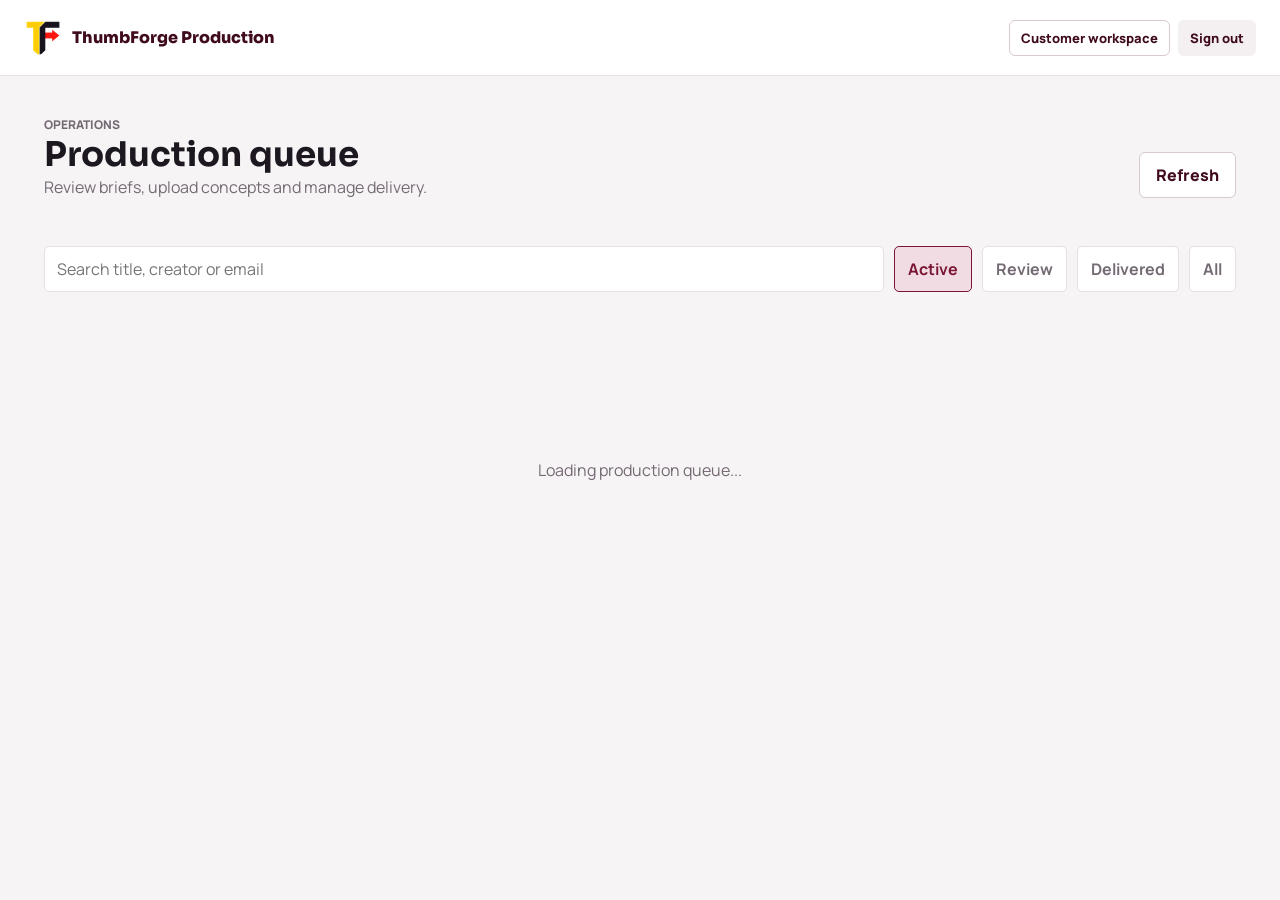
==== admin.html @ 9014a64e "Build production customer and delivery workflow" ====
<!doctype html>
<html lang="en">
<head>
  <meta charset="utf-8" />
  <meta name="viewport" content="width=device-width, initial-scale=1" />
  <meta name="robots" content="noindex" />
  <title>Production Console - ThumbForge</title>
  <link rel="icon" href="assets/brand/favicon.ico" sizes="any" />
  <link rel="preconnect" href="https://fonts.googleapis.com" />
  <link rel="preconnect" href="https://fonts.gstatic.com" crossorigin />
  <link href="https://fonts.googleapis.com/css2?family=Manrope:wght@400;500;600;700;800&family=Sora:wght@600;700;800&display=swap" rel="stylesheet" />
  <link rel="stylesheet" href="app.css?v=production-1" />
</head>
<body class="app-page admin-page">
  <header class="admin-header">
    <a class="app-brand" href="index.html"><img src="assets/brand/thumbforge-64.png" alt="" /><span>ThumbForge Production</span></a>
    <div><a class="app-button secondary small" href="dashboard.html">Customer workspace</a><button class="app-button quiet small" id="adminSignOut" type="button">Sign out</button></div>
  </header>
  <main class="admin-main">
    <section class="view-header"><div><p class="app-eyebrow">Operations</p><h1>Production queue</h1><p>Review briefs, upload concepts and manage delivery.</p></div><button class="app-button secondary" id="refreshAdmin" type="button">Refresh</button></section>
    <div class="admin-stats" id="adminStats"></div>
    <div class="project-toolbar"><input class="search-input" id="adminSearch" placeholder="Search title, creator or email" /><button class="filter-button active" data-admin-filter="active" type="button">Active</button><button class="filter-button" data-admin-filter="review" type="button">Review</button><button class="filter-button" data-admin-filter="delivered" type="button">Delivered</button><button class="filter-button" data-admin-filter="all" type="button">All</button></div>
    <section id="adminQueue" class="admin-queue"><div class="loading-state">Loading production queue...</div></section>
  </main>
  <div id="appModal" class="app-modal" hidden></div>
  <div id="appToast" class="app-toast" role="status" hidden></div>
  <script type="module" src="admin.js?v=production-1"></script>
</body>
</html>
---- app.css ----
﻿:root{--ink:#1d1720;--muted:#746a74;--paper:#f7f4f5;--panel:#fff;--line:#e8dfe2;--wine:#7a1633;--wine-deep:#3f0b1d;--rose:#f1dce3;--green:#237a57;--amber:#9b6013;--shadow:0 18px 50px rgba(61,12,30,.1)}
*{box-sizing:border-box}body{margin:0;color:var(--ink);background:var(--paper);font-family:"Manrope",sans-serif}button,input,select,textarea{font:inherit}button{cursor:pointer}h1,h2,h3,p{margin-top:0}h1,h2,h3,.app-brand,.login-brand{font-family:"Sora",sans-serif;letter-spacing:0}img{display:block;max-width:100%}a{color:inherit;text-decoration:none}
.app-eyebrow{margin-bottom:10px;color:var(--wine);font-size:12px;font-weight:800;text-transform:uppercase}.app-button{display:inline-flex;min-height:46px;align-items:center;justify-content:center;padding:11px 16px;border:1px solid transparent;border-radius:6px;font-weight:800}.app-button.primary{background:var(--wine);box-shadow:inset 0 1px rgba(255,255,255,.28),0 10px 25px rgba(122,22,51,.2);color:#fff}.app-button.secondary{border-color:#d9c8ce;background:#fff;color:var(--wine-deep)}.app-button.quiet{background:#f4eff1;color:var(--wine-deep)}.app-button.full{width:100%}.app-button.small{min-height:36px;padding:7px 11px;font-size:13px}
.login-page{min-height:100vh;background:#f8f5f6}.login-shell{display:grid;min-height:100vh;grid-template-columns:1.05fr .95fr}.login-visual{position:relative;display:flex;overflow:hidden;flex-direction:column;padding:48px clamp(28px,6vw,90px);background:var(--wine-deep);color:#fff}.login-visual::after{position:absolute;right:-140px;bottom:-160px;width:520px;height:520px;border:1px solid rgba(255,255,255,.08);border-radius:50%;box-shadow:0 0 0 80px rgba(255,255,255,.02),0 0 0 160px rgba(255,255,255,.015);content:""}.login-brand{display:flex;align-items:center;gap:11px;font-weight:800}.login-brand img{width:48px;height:48px}.login-message{max-width:650px;margin:auto 0}.login-message .app-eyebrow{color:#e9afc1}.login-message h1{margin-bottom:24px;font-size:clamp(46px,6vw,76px);line-height:1}.login-message>p:last-child{max-width:570px;color:rgba(255,255,255,.67);font-size:19px;line-height:1.6}.login-preview{position:relative;z-index:1;display:flex;max-width:500px;align-items:center;gap:14px;padding:12px;border:1px solid rgba(255,255,255,.14);border-radius:8px;background:rgba(255,255,255,.08);backdrop-filter:blur(14px)}.login-preview img{width:160px;border-radius:5px}.login-preview div{display:grid;gap:5px}.login-preview span{color:#e9afc1;font-size:12px;font-weight:800;text-transform:uppercase}.login-panel{display:grid;place-items:center;padding:30px}.login-card{width:min(440px,100%);padding:38px;border:1px solid var(--line);border-radius:8px;background:rgba(255,255,255,.82);box-shadow:var(--shadow);backdrop-filter:blur(18px)}.login-card h2{margin-bottom:8px;font-size:34px}.login-help,.demo-note{color:var(--muted);line-height:1.5}.login-card label,.form-field{display:grid;gap:8px;margin:18px 0;color:var(--wine-deep);font-weight:750}.login-card input,.app-form input,.app-form select,.app-form textarea{width:100%;padding:12px 13px;border:1px solid #d9cbd0;border-radius:5px;outline:none;background:#fff;color:var(--ink)}.login-card input:focus,.app-form input:focus,.app-form select:focus,.app-form textarea:focus{border-color:var(--wine);box-shadow:0 0 0 3px rgba(122,22,51,.09)}.login-card .quiet{margin-top:10px}.demo-note{margin:18px 0 10px;font-size:12px;text-align:center}.back-link{display:block;color:var(--wine);font-size:13px;font-weight:750;text-align:center}
.demo-banner{display:flex;min-height:36px;align-items:center;justify-content:center;gap:10px;background:var(--wine-deep);color:rgba(255,255,255,.72);font-size:12px}.demo-banner strong{color:#fff}.demo-banner button{border:0;background:transparent;color:#e9afc1;font-weight:800;text-decoration:underline}.app-shell{display:grid;min-height:calc(100vh - 36px);grid-template-columns:244px minmax(0,1fr)}.app-sidebar{position:sticky;top:0;display:flex;height:calc(100vh - 36px);flex-direction:column;padding:22px 16px;border-right:1px solid var(--line);background:#fff}.app-brand{display:flex;align-items:center;gap:10px;padding:0 8px 22px;color:var(--wine-deep);font-weight:800}.app-brand img{width:38px;height:38px}.app-nav{display:grid;gap:4px}.nav-item{display:flex;width:100%;min-height:44px;align-items:center;gap:11px;padding:10px 11px;border:0;border-radius:6px;background:transparent;color:var(--muted);font-weight:700;text-align:left}.nav-item:hover,.nav-item.active{background:var(--rose);color:var(--wine-deep)}.nav-icon{display:grid;width:22px;height:22px;place-items:center;font-size:17px}.nav-count{margin-left:auto;padding:2px 7px;border-radius:999px;background:#eee7e9;font-size:11px}.sidebar-plan{margin-top:auto;padding:15px;border:1px solid var(--line);border-radius:7px;background:#faf7f8}.sidebar-plan div:first-child{display:grid;gap:5px}.sidebar-plan span{color:var(--muted);font-size:12px}.sidebar-plan strong{font-size:14px}.credit-bar{height:6px;margin:12px 0;border-radius:999px;background:#eadfe3}.credit-bar i{display:block;height:100%;border-radius:inherit;background:var(--wine)}.text-button,.logout-button{padding:0;border:0;background:transparent;color:var(--wine);font-size:12px;font-weight:800}.logout-button{margin:18px 10px 0;color:var(--muted);text-align:left}.app-main{min-width:0}.app-topbar{display:flex;min-height:88px;align-items:center;justify-content:space-between;gap:20px;padding:18px clamp(20px,4vw,48px);border-bottom:1px solid var(--line);background:rgba(247,244,245,.88);backdrop-filter:blur(16px)}.app-topbar p{margin-bottom:3px;color:var(--muted);font-size:12px;font-weight:700;text-transform:uppercase}.app-topbar h1{margin:0;font-size:24px}.topbar-actions{display:flex;align-items:center;gap:10px}.icon-button{position:relative;display:grid;width:40px;height:40px;place-items:center;border:1px solid var(--line);border-radius:50%;background:#fff;color:var(--wine);font-size:9px}.notification-dot{position:absolute;top:7px;right:7px;width:7px;height:7px;border:2px solid #fff;border-radius:50%;background:#e54d60}.profile-button{display:flex;align-items:center;gap:9px;padding:4px 8px 4px 4px;border:0;border-radius:7px;background:transparent;text-align:left}.profile-button>span{display:grid;width:38px;height:38px;place-items:center;border-radius:50%;background:var(--wine-deep);color:#fff;font-weight:800}.profile-button div{display:grid}.profile-button small{color:var(--muted)}.menu-button{display:none;border:0;background:transparent;font-size:22px}.app-content{padding:30px clamp(20px,4vw,48px) 60px}.view-header{display:flex;align-items:end;justify-content:space-between;gap:20px;margin-bottom:24px}.view-header h2{margin-bottom:5px;font-size:28px}.view-header p{margin:0;color:var(--muted)}
.stat-grid{display:grid;grid-template-columns:repeat(4,minmax(0,1fr));gap:14px;margin-bottom:28px}.stat{padding:18px;border:1px solid var(--line);border-radius:7px;background:#fff}.stat span{color:var(--muted);font-size:12px;font-weight:700}.stat strong{display:block;margin-top:9px;font-family:"Sora";font-size:28px}.stat small{color:var(--green);font-size:11px}.app-grid{display:grid;grid-template-columns:minmax(0,1.5fr) minmax(280px,.7fr);gap:18px}.app-section{padding:20px;border:1px solid var(--line);border-radius:7px;background:#fff}.section-row{display:flex;align-items:center;justify-content:space-between;gap:14px;margin-bottom:17px}.section-row h3{margin:0;font-size:17px}.section-row button{border:0;background:transparent;color:var(--wine);font-size:12px;font-weight:800}.activity-list{display:grid}.activity-item{display:grid;grid-template-columns:84px 1fr auto;gap:14px;align-items:center;padding:13px 0;border-top:1px solid var(--line)}.activity-item:first-child{border-top:0}.activity-item img{width:84px;aspect-ratio:16/9;border-radius:4px;object-fit:cover}.activity-item h4{margin:0 0 4px;font-size:14px}.activity-item p{margin:0;color:var(--muted);font-size:12px}.status{display:inline-flex;width:max-content;align-items:center;padding:4px 8px;border-radius:999px;font-size:10px;font-weight:800;text-transform:uppercase}.status.delivered{background:#e2f2eb;color:var(--green)}.status.review{background:#fff0d8;color:var(--amber)}.status.progress{background:var(--rose);color:var(--wine)}.status.draft{background:#ece9ea;color:var(--muted)}.credit-panel{padding:22px;background:var(--wine-deep);color:#fff}.credit-panel .section-row{margin-bottom:12px}.credit-panel p{color:rgba(255,255,255,.62);font-size:13px}.credit-number{font-family:"Sora";font-size:48px}.credit-number small{font-size:18px;color:rgba(255,255,255,.5)}.credit-panel .credit-bar{background:rgba(255,255,255,.12)}.credit-panel .credit-bar i{background:#d889a2}.quick-list{display:grid;gap:8px}.quick-action{display:flex;align-items:center;justify-content:space-between;padding:12px;border:1px solid var(--line);border-radius:5px;background:#fff;font-weight:700}.quick-action span{color:var(--muted);font-size:12px}
.project-toolbar{display:flex;flex-wrap:wrap;gap:10px;margin-bottom:18px}.search-input{min-width:240px;flex:1;padding:11px 12px;border:1px solid var(--line);border-radius:5px;background:#fff}.filter-button{padding:10px 13px;border:1px solid var(--line);border-radius:5px;background:#fff;color:var(--muted);font-weight:700}.filter-button.active{border-color:var(--wine);background:var(--rose);color:var(--wine)}.project-grid{display:grid;grid-template-columns:repeat(3,minmax(0,1fr));gap:15px}.project-card{overflow:hidden;border:1px solid var(--line);border-radius:7px;background:#fff;transition:transform .2s,box-shadow .2s}.project-card:hover{box-shadow:var(--shadow);transform:translateY(-3px)}.project-thumb{position:relative}.project-thumb img{width:100%;aspect-ratio:16/9;object-fit:cover}.project-thumb .status{position:absolute;top:9px;left:9px}.project-info{padding:15px}.project-info h3{margin-bottom:7px;font-size:15px}.project-info p{margin-bottom:14px;color:var(--muted);font-size:12px;line-height:1.5}.project-meta{display:flex;align-items:center;justify-content:space-between;color:var(--muted);font-size:11px}
.app-form{max-width:940px}.form-section{margin-bottom:16px;padding:22px;border:1px solid var(--line);border-radius:7px;background:#fff}.form-section h3{margin-bottom:4px;font-size:17px}.form-section>p{margin-bottom:18px;color:var(--muted);font-size:13px}.form-grid{display:grid;grid-template-columns:repeat(2,minmax(0,1fr));gap:0 15px}.form-field{margin:0 0 16px;font-size:13px}.form-field.full{grid-column:1/-1}.app-form textarea{resize:vertical}.form-footer{display:flex;align-items:center;justify-content:space-between;gap:18px}.form-cost{color:var(--muted);font-size:13px}.form-cost strong{color:var(--wine-deep)}
.billing-grid{display:grid;grid-template-columns:1fr 1fr;gap:16px;margin-bottom:18px}.plan-panel,.topup-panel{padding:22px;border:1px solid var(--line);border-radius:7px;background:#fff}.plan-panel{background:var(--wine-deep);color:#fff}.plan-panel p{color:rgba(255,255,255,.65)}.plan-price{font-family:"Sora";font-size:36px}.plan-price small{font-size:13px;color:rgba(255,255,255,.55)}.topup-control{display:grid;grid-template-columns:42px 1fr 42px;margin:18px 0}.topup-control button,.topup-control input{height:44px;border:1px solid var(--line);background:#fff;text-align:center}.topup-control input{border-inline:0}.invoice-table{width:100%;border-collapse:collapse}.invoice-table th,.invoice-table td;padding:13px 8px;border-bottom:1px solid var(--line);font-size:12px;text-align:left}.invoice-table th{color:var(--muted)}
.settings-layout{display:grid;grid-template-columns:190px minmax(0,700px);gap:24px}.settings-nav{display:grid;align-self:start;gap:4px}.settings-nav button{padding:10px;border:0;border-radius:5px;background:transparent;color:var(--muted);font-weight:700;text-align:left}.settings-nav button.active{background:var(--rose);color:var(--wine)}.settings-panel{padding:24px;border:1px solid var(--line);border-radius:7px;background:#fff}.tag-list{display:flex;flex-wrap:wrap;gap:8px;margin-bottom:17px}.tag{padding:7px 10px;border-radius:999px;background:var(--rose);color:var(--wine-deep);font-size:11px;font-weight:750}.toggle-row{display:flex;align-items:center;justify-content:space-between;padding:14px 0;border-bottom:1px solid var(--line)}.toggle-row p{margin:3px 0 0;color:var(--muted);font-size:12px}.toggle{position:relative;width:42px;height:24px;border:0;border-radius:999px;background:#d8d0d3}.toggle.on{background:var(--wine)}.toggle::after{position:absolute;top:3px;left:3px;width:18px;height:18px;border-radius:50%;background:#fff;content:"";transition:left .2s}.toggle.on::after{left:21px}
.app-modal{position:fixed;inset:0;z-index:50;display:grid;place-items:center;padding:20px;background:rgba(24,9,15,.62);backdrop-filter:blur(7px)}.app-modal[hidden]{display:none}.modal-card{width:min(940px,100%);max-height:90vh;overflow:auto;border-radius:8px;background:#fff;box-shadow:0 25px 80px rgba(0,0,0,.3)}.modal-head{display:flex;align-items:center;justify-content:space-between;padding:18px 20px;border-bottom:1px solid var(--line)}.modal-head h2{margin:0;font-size:20px}.modal-head button{border:0;background:transparent;font-size:22px}.modal-body{padding:20px}.concept-grid{display:grid;grid-template-columns:1fr 1fr;gap:15px}.concept{overflow:hidden;border:2px solid transparent;border-radius:7px;background:#f8f5f6}.concept.selected{border-color:var(--wine)}.concept img{width:100%;aspect-ratio:16/9;object-fit:cover}.concept-footer{display:flex;align-items:center;justify-content:space-between;padding:12px}.concept-footer strong{font-size:13px}.modal-actions{display:flex;flex-wrap:wrap;justify-content:flex-end;gap:9px;margin-top:18px}.app-toast{position:fixed;right:24px;bottom:24px;z-index:80;max-width:360px;padding:14px 17px;border-radius:6px;background:var(--wine-deep);box-shadow:var(--shadow);color:#fff;font-size:13px}.app-toast[hidden]{display:none}.empty-state{padding:70px 20px;border:1px dashed #d5c7cc;border-radius:7px;background:#fff;text-align:center}.empty-state h3{margin-bottom:8px}.empty-state p{color:var(--muted)}
@media(max-width:1000px){.stat-grid{grid-template-columns:repeat(2,1fr)}.project-grid{grid-template-columns:repeat(2,1fr)}.app-grid{grid-template-columns:1fr}.billing-grid{grid-template-columns:1fr}}
@media(max-width:760px){.login-shell{grid-template-columns:1fr}.login-visual{min-height:440px;padding:28px}.login-message{margin:70px 0 35px}.login-preview{display:none}.login-panel{padding:20px}.app-shell{grid-template-columns:1fr}.app-sidebar{position:fixed;top:36px;bottom:0;left:0;z-index:40;width:244px;height:auto;box-shadow:20px 0 50px rgba(61,12,30,.15);transform:translateX(-105%);transition:transform .22s}.app-sidebar.open{transform:translateX(0)}.menu-button{display:block}.profile-button div{display:none}.app-topbar{padding:14px 18px}.app-content{padding:22px 16px 50px}.project-grid{grid-template-columns:1fr}.form-grid,.concept-grid,.settings-layout{grid-template-columns:1fr}.settings-nav{display:flex;overflow:auto}.activity-item{grid-template-columns:70px 1fr}.activity-item>.status{display:none}.view-header{align-items:flex-start;flex-direction:column}.demo-banner span{display:none}}
@media(max-width:480px){.stat-grid{grid-template-columns:1fr 1fr}.stat strong{font-size:23px}.login-card{padding:27px 22px}.form-footer{align-items:stretch;flex-direction:column}.topbar-actions .icon-button{display:none}}

/* Production account and operations */
.production-shell{min-height:100vh}
.auth-tabs{display:grid;grid-template-columns:1fr 1fr;gap:4px;margin-bottom:28px;padding:4px;border-radius:7px;background:#f2edef}
.auth-tab{min-height:40px;border:0;border-radius:5px;background:transparent;color:var(--muted);font-weight:800}
.auth-tab.active{background:#fff;box-shadow:0 5px 14px rgba(61,12,30,.08);color:var(--wine-deep)}
.auth-notice{margin-bottom:18px;padding:12px 14px;border-radius:5px;background:#f3eef0;color:var(--wine-deep);font-size:13px;line-height:1.45}
.auth-notice.error{background:#fff0f1;color:#9d2436}.auth-notice.success{background:#e5f4ed;color:#1f6e4f}
.auth-field-grid{display:grid;grid-template-columns:1fr 1fr;gap:12px}
.checkbox-label{display:flex!important;align-items:flex-start;grid-template-columns:none!important;gap:10px!important;color:var(--muted)!important;font-size:12px;font-weight:600!important;line-height:1.5}
.checkbox-label input{width:16px!important;height:16px;margin-top:2px}.checkbox-label a{color:var(--wine);font-weight:800}
.auth-link{display:block;margin:14px auto 0}.auth-footnote{margin:18px 0 8px;color:var(--muted);font-size:11px;text-align:center}
.loading-state{display:grid;min-height:320px;place-items:center;color:var(--muted)}
.stat-plan{text-transform:capitalize}.status.submitted,.status.in_progress,.status.revision_requested{background:var(--rose);color:var(--wine)}.status.archived{background:#ece9ea;color:var(--muted)}
.activity-item{width:100%;border:0;border-top:1px solid var(--line);background:transparent;text-align:left}.activity-item:first-child{border-top:0}.activity-preview{display:grid;width:84px;aspect-ratio:16/9;place-items:center;overflow:hidden;border-radius:4px;background:#f4eff1}.activity-preview img{width:100%;height:100%;object-fit:cover}
.project-placeholder{display:grid;width:100%;aspect-ratio:16/9;place-items:center;background:linear-gradient(145deg,#faf7f8,#eee5e8);color:var(--wine);font-size:11px;font-weight:800;text-transform:uppercase}.project-placeholder img{width:64px!important;height:64px!important;aspect-ratio:1!important;object-fit:contain!important;opacity:.78}
.form-field small{color:var(--muted);font-size:11px;font-weight:500;line-height:1.4}
.empty-state.compact{min-height:220px;padding:42px 20px}
.app-toast.error{background:#941f35}.app-toast.success{background:#1f6e4f}
code{padding:2px 5px;border-radius:4px;background:#eee7e9;color:var(--wine-deep)}
.admin-header{display:flex;min-height:76px;align-items:center;justify-content:space-between;gap:20px;padding:14px max(24px,calc((100vw - 1240px)/2));border-bottom:1px solid var(--line);background:#fff}.admin-header .app-brand{padding:0}.admin-header>div{display:flex;gap:8px}.admin-main{max-width:1240px;margin:0 auto;padding:40px 24px 70px}.admin-main .view-header h1{margin:0;font-size:34px}.admin-stats{display:grid;grid-template-columns:repeat(4,1fr);gap:14px;margin-bottom:24px}.admin-queue{display:grid;gap:12px}.admin-project{padding:20px;border:1px solid var(--line);border-radius:7px;background:#fff}.admin-project-main{display:flex;align-items:flex-start;justify-content:space-between;gap:24px}.admin-project-main h2{margin:8px 0 5px;font-size:19px}.admin-project-main p{max-width:720px;margin:0;color:var(--muted)}.admin-customer{display:grid;min-width:190px;text-align:right}.admin-customer span{color:var(--muted);font-size:12px}.admin-project-meta{display:flex;flex-wrap:wrap;gap:8px 22px;margin:18px 0;color:var(--muted);font-size:12px}.admin-project-actions{display:flex;justify-content:flex-end}.admin-modal-card{width:min(1100px,100%)}.admin-brief-grid{display:grid;grid-template-columns:minmax(0,1.4fr) minmax(260px,.6fr);gap:24px}.admin-script{max-height:300px;overflow:auto;padding:14px;border:1px solid var(--line);border-radius:5px;background:#faf7f8;white-space:pre-wrap;font-size:12px;line-height:1.55}.admin-brief-grid dl{margin:0;padding:18px;border-radius:7px;background:#f8f5f6}.admin-brief-grid dt{margin-top:12px;color:var(--muted);font-size:10px;font-weight:800;text-transform:uppercase}.admin-brief-grid dt:first-child{margin-top:0}.admin-brief-grid dd{margin:4px 0 0;font-size:13px}.admin-delivery{margin-top:26px;padding-top:22px;border-top:1px solid var(--line)}.admin-controls{display:grid;grid-template-columns:240px 1fr;gap:14px}.admin-controls label{display:grid;gap:7px;font-size:12px;font-weight:800}.admin-controls select,.admin-controls input{width:100%;padding:11px;border:1px solid var(--line);border-radius:5px;background:#fff}.admin-existing-concepts{display:flex;flex-wrap:wrap;gap:8px;margin-top:14px;color:var(--muted);font-size:12px}.admin-existing-concepts span{padding:6px 9px;border-radius:999px;background:var(--rose);color:var(--wine)}
@media(max-width:760px){.auth-field-grid,.admin-brief-grid,.admin-controls{grid-template-columns:1fr}.admin-stats{grid-template-columns:1fr 1fr}.admin-project-main{flex-direction:column}.admin-customer{text-align:left}.admin-header{align-items:flex-start;flex-direction:column}.admin-header>div{width:100%}.admin-header .app-button{flex:1}.app-sidebar{top:0;height:100vh}}
.production-shell .app-sidebar{height:100vh}
.login-visual::after{display:none}
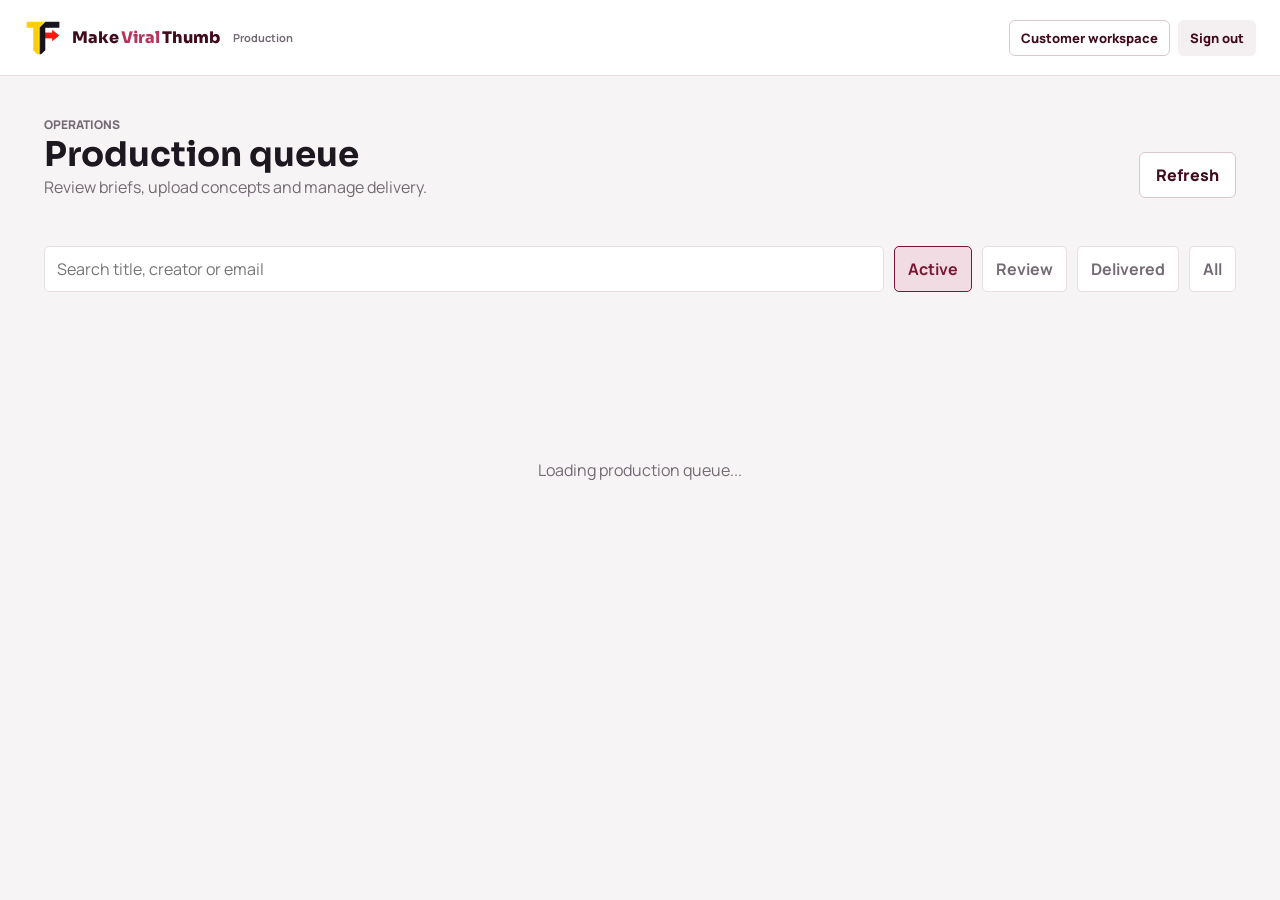
==== commit e7fe2b57: "Rebrand product as MakeViralThumb" ====
--- a/admin.html
+++ b/admin.html
@@ -4,16 +4,16 @@
   <meta charset="utf-8" />
   <meta name="viewport" content="width=device-width, initial-scale=1" />
   <meta name="robots" content="noindex" />
-  <title>Production Console - ThumbForge</title>
+  <title>Production Console - MakeViralThumb</title>
   <link rel="icon" href="assets/brand/favicon.ico" sizes="any" />
   <link rel="preconnect" href="https://fonts.googleapis.com" />
   <link rel="preconnect" href="https://fonts.gstatic.com" crossorigin />
   <link href="https://fonts.googleapis.com/css2?family=Manrope:wght@400;500;600;700;800&family=Sora:wght@600;700;800&display=swap" rel="stylesheet" />
-  <link rel="stylesheet" href="app.css?v=production-1" />
+  <link rel="stylesheet" href="app.css?v=brand-1" />
 </head>
 <body class="app-page admin-page">
   <header class="admin-header">
-    <a class="app-brand" href="index.html"><img src="assets/brand/thumbforge-64.png" alt="" /><span>ThumbForge Production</span></a>
+    <a class="app-brand" href="index.html"><img src="assets/brand/thumbforge-64.png" alt="" /><span class="brand-wordmark"><span>Make</span><em>Viral</em><span>Thumb</span></span><small>Production</small></a>
     <div><a class="app-button secondary small" href="dashboard.html">Customer workspace</a><button class="app-button quiet small" id="adminSignOut" type="button">Sign out</button></div>
   </header>
   <main class="admin-main">
@@ -24,7 +24,6 @@
   </main>
   <div id="appModal" class="app-modal" hidden></div>
   <div id="appToast" class="app-toast" role="status" hidden></div>
-  <script type="module" src="admin.js?v=production-1"></script>
+  <script type="module" src="admin.js?v=brand-1"></script>
 </body>
 </html>
-
--- a/app.css
+++ b/app.css
@@ -20,6 +20,7 @@
 .auth-tab.active{background:#fff;box-shadow:0 5px 14px rgba(61,12,30,.08);color:var(--wine-deep)}
 .auth-notice{margin-bottom:18px;padding:12px 14px;border-radius:5px;background:#f3eef0;color:var(--wine-deep);font-size:13px;line-height:1.45}
 .auth-notice.error{background:#fff0f1;color:#9d2436}.auth-notice.success{background:#e5f4ed;color:#1f6e4f}
+.trial-callout{display:grid;gap:4px;margin:16px 0;padding:12px 13px;border:1px solid #e2cbd3;border-radius:6px;background:#fff5f8;color:var(--wine-deep);font-size:12px}.trial-callout span{color:var(--muted);line-height:1.45}
 .auth-field-grid{display:grid;grid-template-columns:1fr 1fr;gap:12px}
 .checkbox-label{display:flex!important;align-items:flex-start;grid-template-columns:none!important;gap:10px!important;color:var(--muted)!important;font-size:12px;font-weight:600!important;line-height:1.5}
 .checkbox-label input{width:16px!important;height:16px;margin-top:2px}.checkbox-label a{color:var(--wine);font-weight:800}
@@ -36,3 +37,16 @@
 @media(max-width:760px){.auth-field-grid,.admin-brief-grid,.admin-controls{grid-template-columns:1fr}.admin-stats{grid-template-columns:1fr 1fr}.admin-project-main{flex-direction:column}.admin-customer{text-align:left}.admin-header{align-items:flex-start;flex-direction:column}.admin-header>div{width:100%}.admin-header .app-button{flex:1}.app-sidebar{top:0;height:100vh}}
 .production-shell .app-sidebar{height:100vh}
 .login-visual::after{display:none}
+.brand-wordmark{display:inline-flex;align-items:baseline;gap:0;font-family:"Sora",sans-serif;font-weight:800;letter-spacing:0;white-space:nowrap}
+.brand-wordmark em{position:relative;margin:0 2px;color:#b9345d;font-style:normal}
+.login-brand .brand-wordmark em{color:#f0a9bf}
+.admin-assets{margin-top:24px;padding-top:20px;border-top:1px solid var(--line)}
+.admin-assets .section-row span,.muted-copy{color:var(--muted);font-size:12px}
+.admin-asset-grid{display:grid;grid-template-columns:repeat(4,minmax(0,1fr));gap:10px}
+.admin-asset-grid a{overflow:hidden;border:1px solid var(--line);border-radius:7px;background:#faf7f8}
+.admin-asset-grid img{width:100%;aspect-ratio:4/3;object-fit:cover}
+.admin-asset-grid span{display:grid;gap:3px;padding:9px;color:var(--wine-deep);font-size:11px;font-weight:800}
+.admin-asset-grid small{overflow:hidden;color:var(--muted);font-weight:500;text-overflow:ellipsis;white-space:nowrap}
+.customer-assets{margin:18px 0}.customer-assets>div{display:flex;overflow:auto;gap:8px;padding-bottom:4px}.customer-assets a{flex:0 0 116px;overflow:hidden;border:1px solid var(--line);border-radius:6px}.customer-assets img{width:116px;aspect-ratio:4/3;object-fit:cover}
+.admin-header .app-brand small{margin-left:3px;color:var(--muted);font-family:"Manrope",sans-serif;font-size:11px;font-weight:700}
+@media(max-width:760px){.admin-asset-grid{grid-template-columns:1fr 1fr}.app-brand .brand-wordmark{font-size:12px}}
